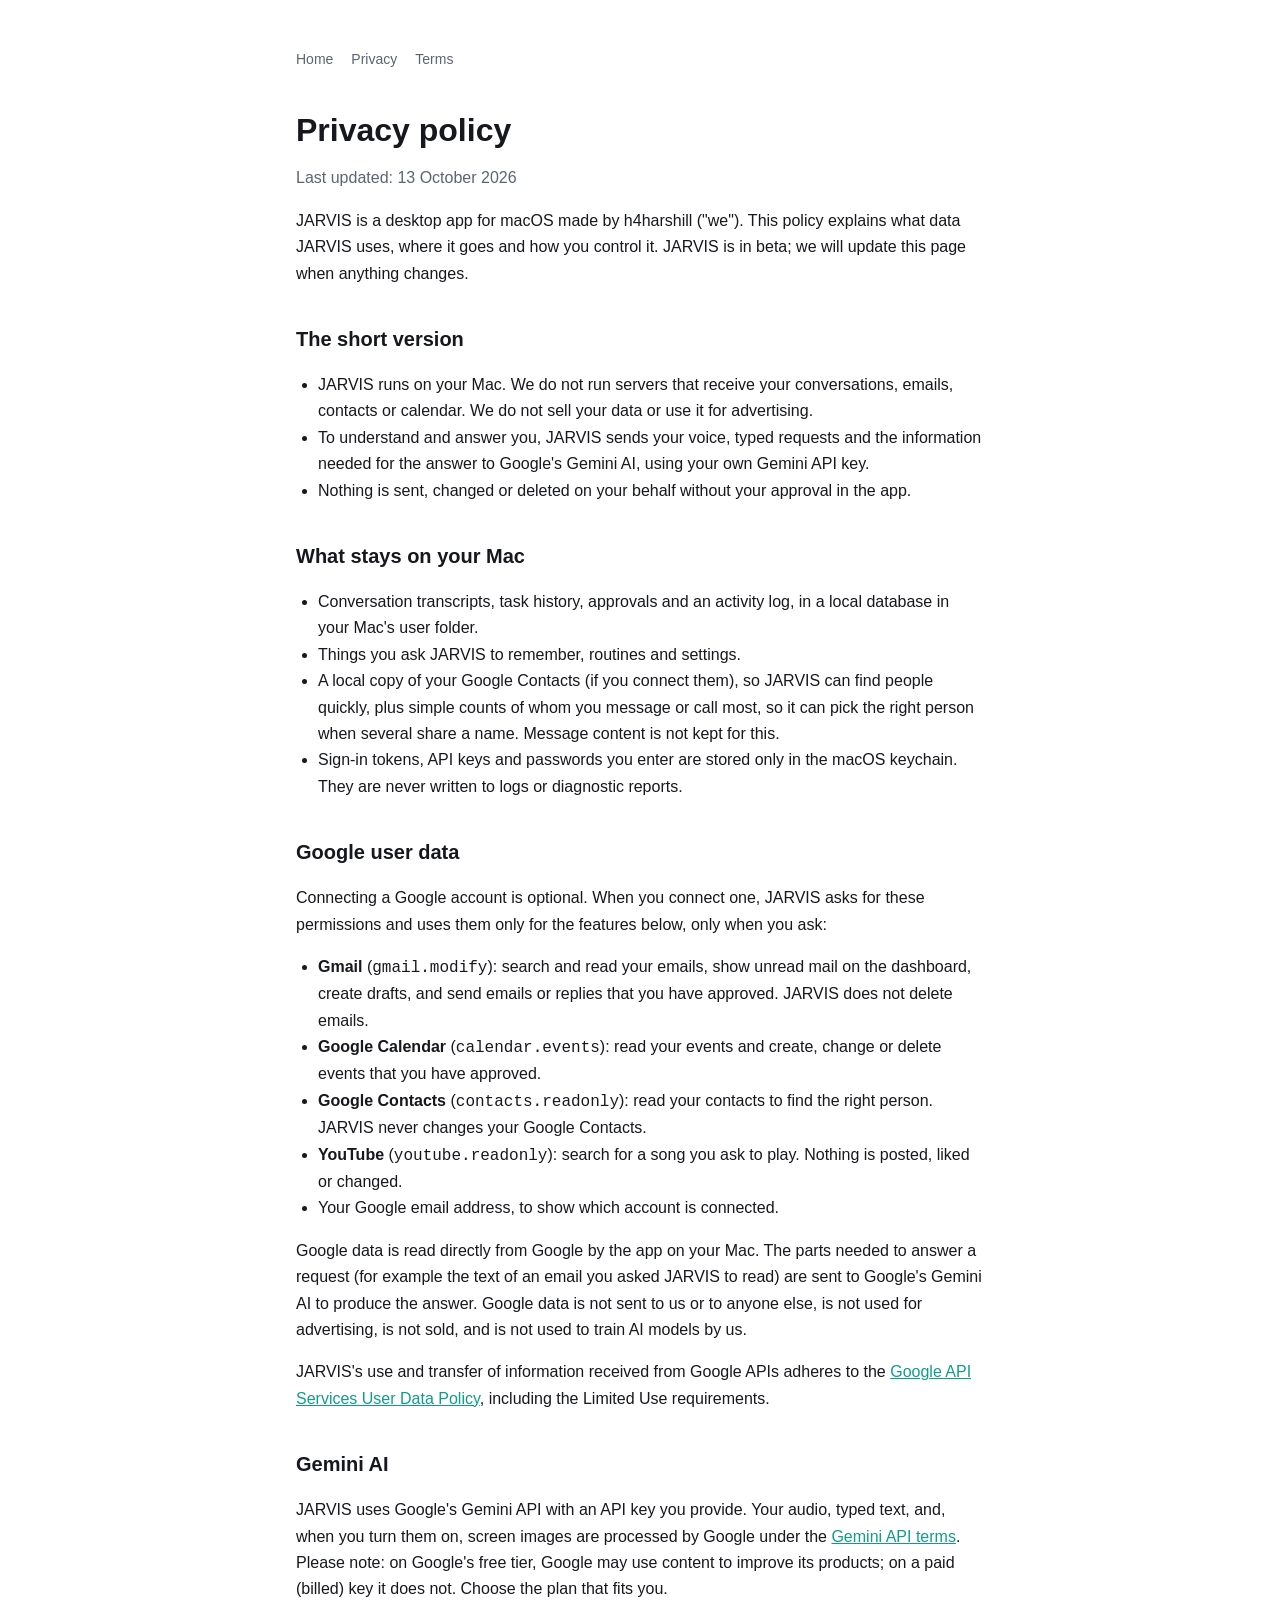
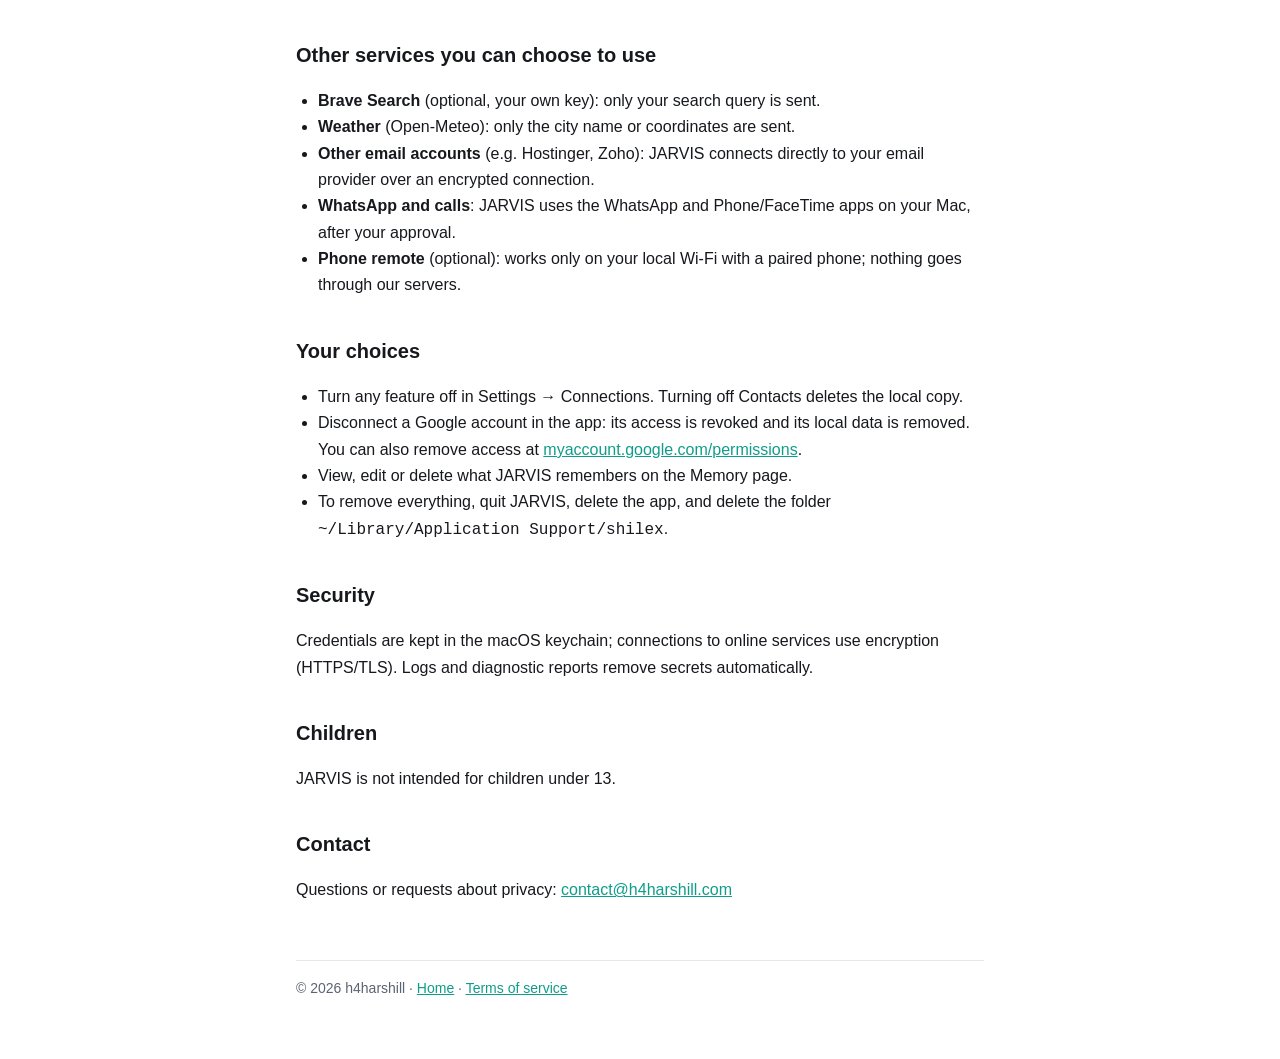
==== privacy.html @ 504633dd "Add files via upload" ====
<!doctype html>
<html lang="en">
<head>
  <meta charset="utf-8">
  <meta name="viewport" content="width=device-width, initial-scale=1">
  <title>JARVIS — Privacy policy</title>
  <link rel="stylesheet" href="style.css">
</head>
<body>
<main>
  <nav><a href="./">Home</a><a href="privacy.html">Privacy</a><a href="terms.html">Terms</a></nav>

  <h1>Privacy policy</h1>
  <p class="muted">Last updated: 13 October 2026</p>

  <p>JARVIS is a desktop app for macOS made by h4harshill ("we"). This policy explains what
  data JARVIS uses, where it goes and how you control it. JARVIS is in beta; we will update
  this page when anything changes.</p>

  <h2>The short version</h2>
  <ul>
    <li>JARVIS runs on your Mac. We do not run servers that receive your conversations, emails,
      contacts or calendar. We do not sell your data or use it for advertising.</li>
    <li>To understand and answer you, JARVIS sends your voice, typed requests and the
      information needed for the answer to Google's Gemini AI, using your own Gemini API
      key.</li>
    <li>Nothing is sent, changed or deleted on your behalf without your approval in the
      app.</li>
  </ul>

  <h2>What stays on your Mac</h2>
  <ul>
    <li>Conversation transcripts, task history, approvals and an activity log, in a local
      database in your Mac's user folder.</li>
    <li>Things you ask JARVIS to remember, routines and settings.</li>
    <li>A local copy of your Google Contacts (if you connect them), so JARVIS can find people
      quickly, plus simple counts of whom you message or call most, so it can pick the right
      person when several share a name. Message content is not kept for this.</li>
    <li>Sign-in tokens, API keys and passwords you enter are stored only in the macOS
      keychain. They are never written to logs or diagnostic reports.</li>
  </ul>

  <h2>Google user data</h2>
  <p>Connecting a Google account is optional. When you connect one, JARVIS asks for these
  permissions and uses them only for the features below, only when you ask:</p>
  <ul>
    <li><strong>Gmail</strong> (<code>gmail.modify</code>): search and read your emails, show
      unread mail on the dashboard, create drafts, and send emails or replies that you have
      approved. JARVIS does not delete emails.</li>
    <li><strong>Google Calendar</strong> (<code>calendar.events</code>): read your events and
      create, change or delete events that you have approved.</li>
    <li><strong>Google Contacts</strong> (<code>contacts.readonly</code>): read your contacts to
      find the right person. JARVIS never changes your Google Contacts.</li>
    <li><strong>YouTube</strong> (<code>youtube.readonly</code>): search for a song you ask to
      play. Nothing is posted, liked or changed.</li>
    <li>Your Google email address, to show which account is connected.</li>
  </ul>
  <p>Google data is read directly from Google by the app on your Mac. The parts needed to
  answer a request (for example the text of an email you asked JARVIS to read) are sent to
  Google's Gemini AI to produce the answer. Google data is not sent to us or to anyone else,
  is not used for advertising, is not sold, and is not used to train AI models by us.</p>
  <p>JARVIS's use and transfer of information received from Google APIs adheres to the
  <a href="https://developers.google.com/terms/api-services-user-data-policy">Google API
  Services User Data Policy</a>, including the Limited Use requirements.</p>

  <h2>Gemini AI</h2>
  <p>JARVIS uses Google's Gemini API with an API key you provide. Your audio, typed text,
  and, when you turn them on, screen images are processed by Google under the
  <a href="https://ai.google.dev/gemini-api/terms">Gemini API terms</a>. Please note: on
  Google's free tier, Google may use content to improve its products; on a paid (billed) key
  it does not. Choose the plan that fits you.</p>

  <h2>Other services you can choose to use</h2>
  <ul>
    <li><strong>Brave Search</strong> (optional, your own key): only your search query is
      sent.</li>
    <li><strong>Weather</strong> (Open-Meteo): only the city name or coordinates are
      sent.</li>
    <li><strong>Other email accounts</strong> (e.g. Hostinger, Zoho): JARVIS connects directly
      to your email provider over an encrypted connection.</li>
    <li><strong>WhatsApp and calls</strong>: JARVIS uses the WhatsApp and Phone/FaceTime apps on
      your Mac, after your approval.</li>
    <li><strong>Phone remote</strong> (optional): works only on your local Wi-Fi with a paired
      phone; nothing goes through our servers.</li>
  </ul>

  <h2>Your choices</h2>
  <ul>
    <li>Turn any feature off in Settings → Connections. Turning off Contacts deletes the local
      copy.</li>
    <li>Disconnect a Google account in the app: its access is revoked and its local data is
      removed. You can also remove access at
      <a href="https://myaccount.google.com/permissions">myaccount.google.com/permissions</a>.</li>
    <li>View, edit or delete what JARVIS remembers on the Memory page.</li>
    <li>To remove everything, quit JARVIS, delete the app, and delete the folder
      <code>~/Library/Application Support/shilex</code>.</li>
  </ul>

  <h2>Security</h2>
  <p>Credentials are kept in the macOS keychain; connections to online services use
  encryption (HTTPS/TLS). Logs and diagnostic reports remove secrets automatically.</p>

  <h2>Children</h2>
  <p>JARVIS is not intended for children under 13.</p>

  <h2>Contact</h2>
  <p>Questions or requests about privacy: <a href="mailto:contact@h4harshill.com">contact@h4harshill.com</a></p>

  <footer>© 2026 h4harshill · <a href="./">Home</a> · <a href="terms.html">Terms of service</a></footer>
</main>
</body>
</html>
---- style.css ----
:root {
  --bg: #ffffff;
  --text: #16181d;
  --muted: #5b6472;
  --line: #e6e8ec;
  --accent: #0f9d8a;
}
@media (prefers-color-scheme: dark) {
  :root {
    --bg: #0b0e13;
    --text: #e9eef6;
    --muted: #9aa7ba;
    --line: #1f2530;
    --accent: #5eead4;
  }
}
* { box-sizing: border-box; }
body {
  margin: 0;
  background: var(--bg);
  color: var(--text);
  font: 16px/1.65 -apple-system, BlinkMacSystemFont, "Segoe UI", Roboto, sans-serif;
}
main { max-width: 720px; margin: 0 auto; padding: 48px 16px 64px; }
nav { display: flex; gap: 18px; font-size: 14px; margin-bottom: 40px; }
nav a { color: var(--muted); text-decoration: none; }
nav a:hover, a { color: var(--accent); }
h1 { font-size: 32px; line-height: 1.2; margin: 0 0 8px; }
h2 { font-size: 20px; margin: 36px 0 8px; }
p, li { color: var(--text); }
.muted { color: var(--muted); }
ul { padding-left: 22px; }
footer { margin-top: 56px; padding-top: 16px; border-top: 1px solid var(--line); font-size: 14px; color: var(--muted); }
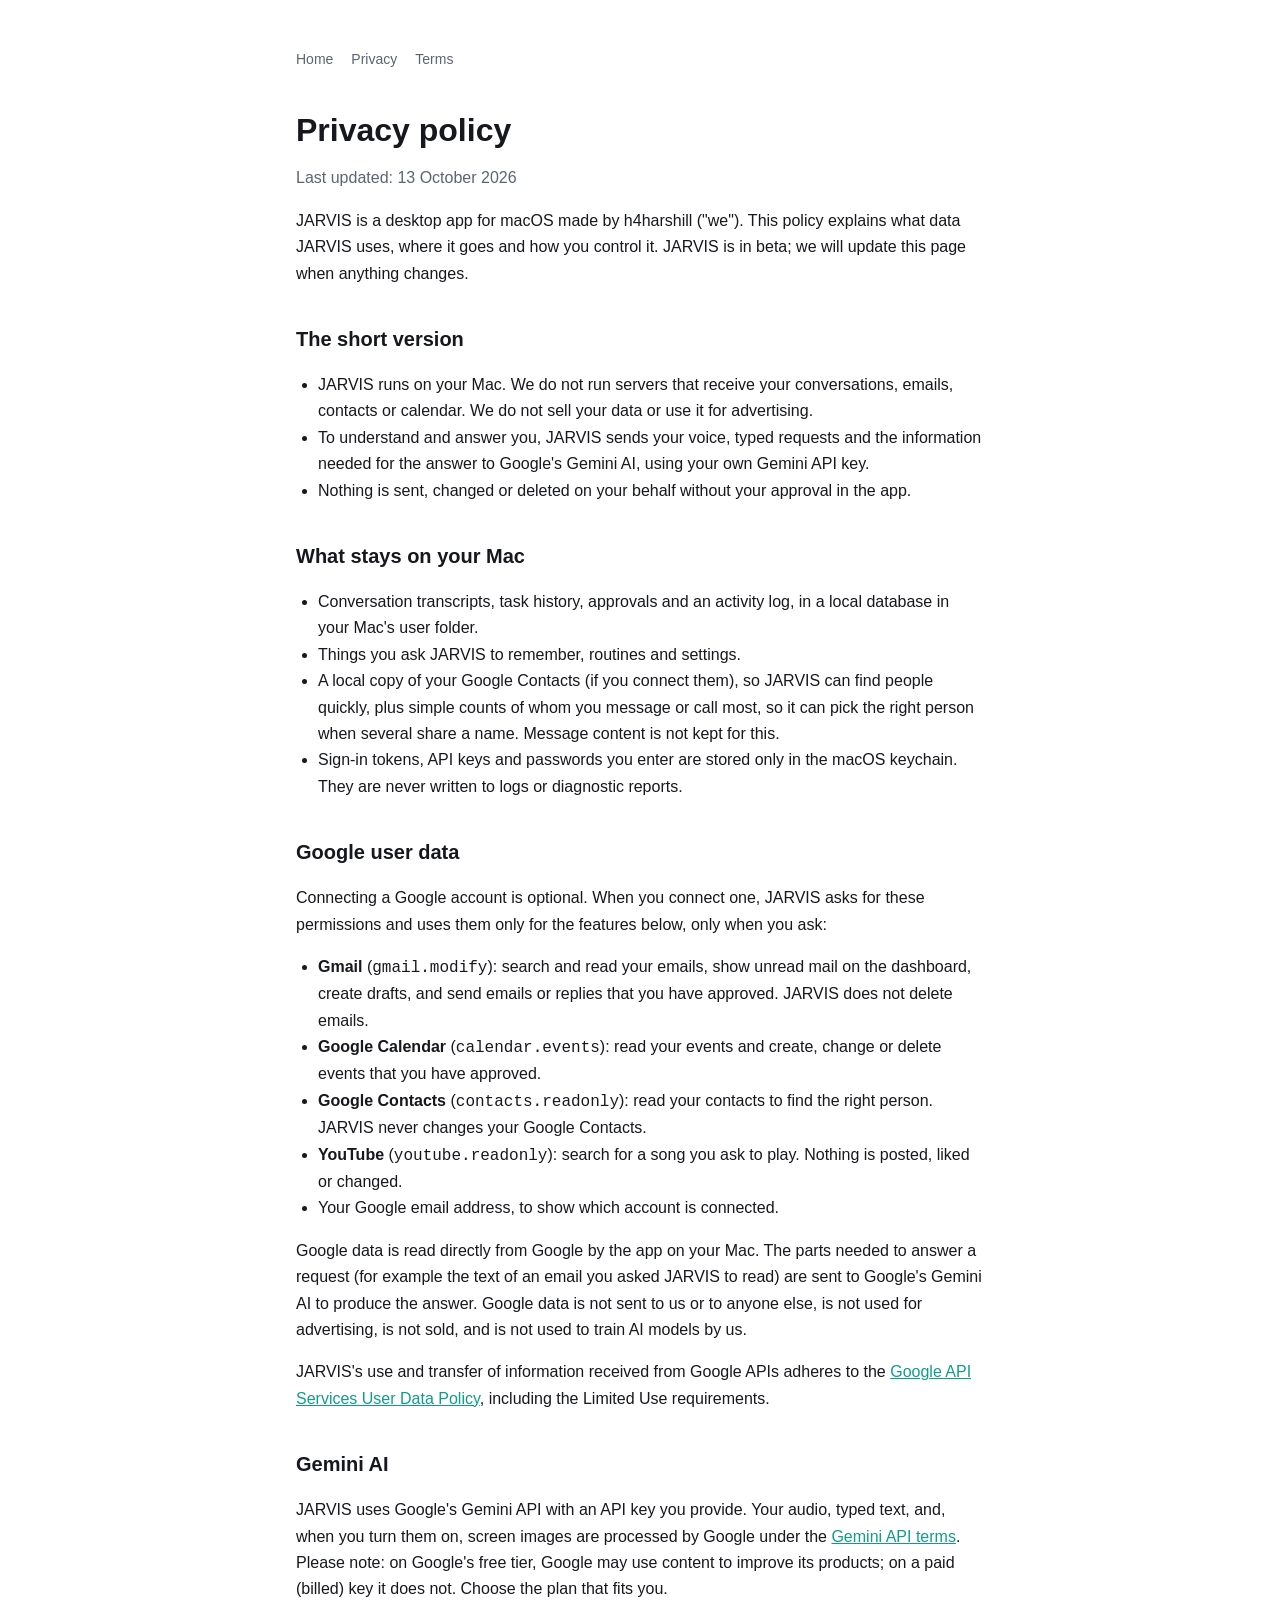
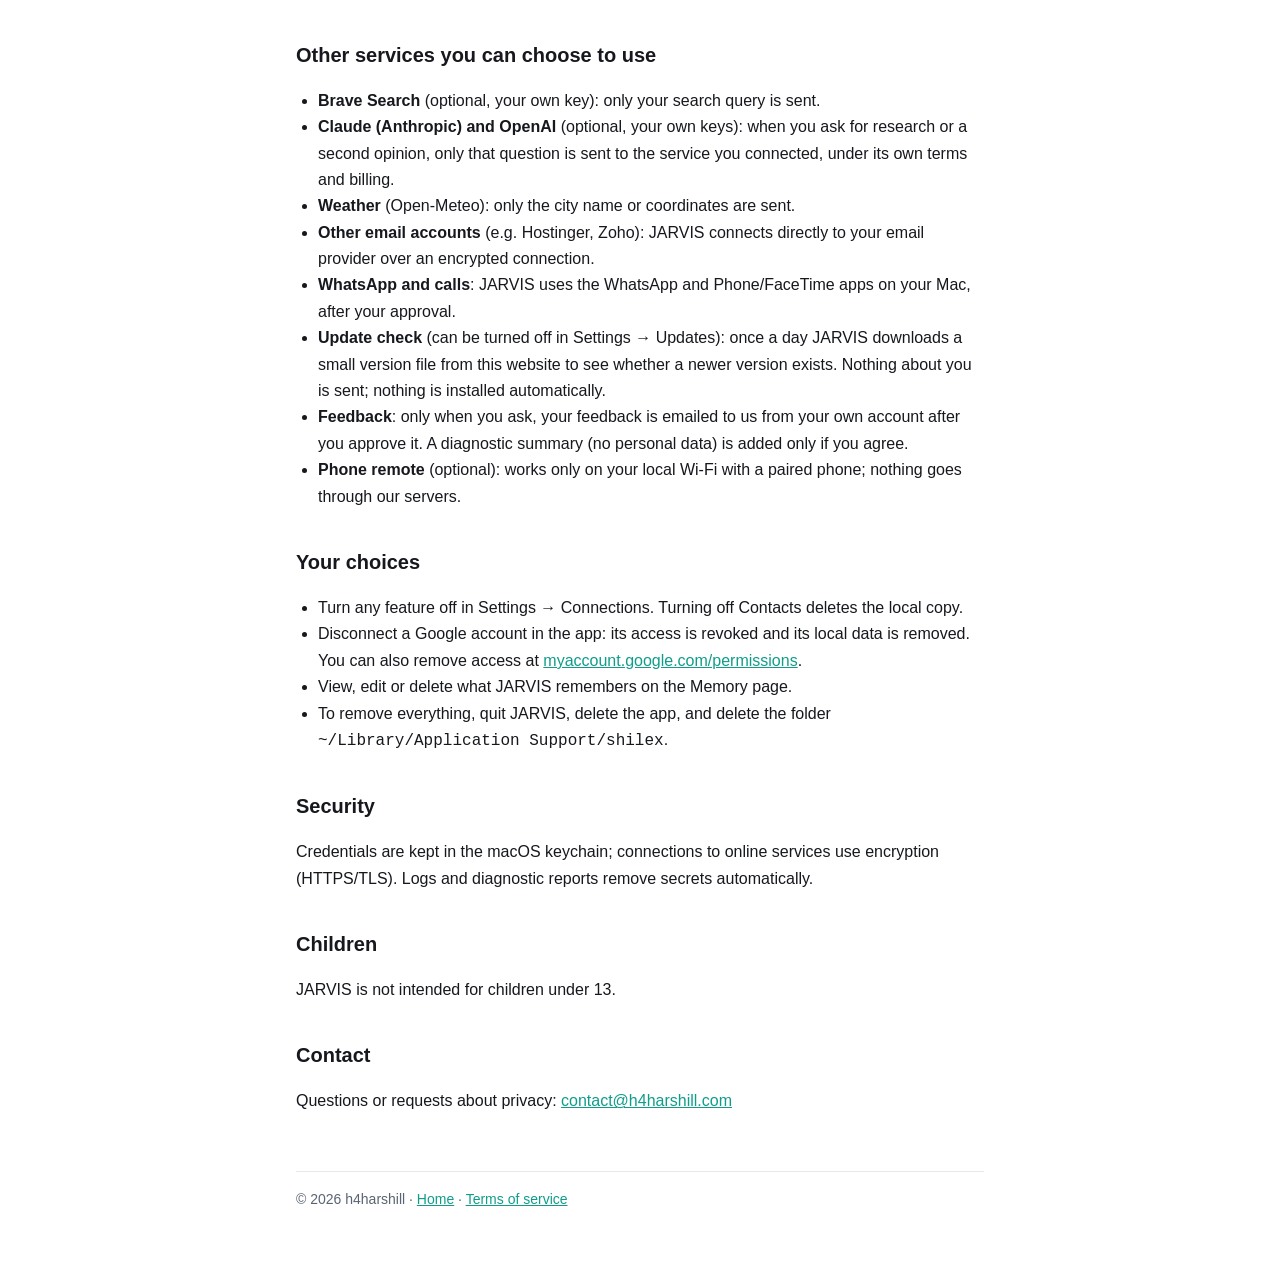
==== commit 29cc1395: "Add files via upload" ====
--- a/privacy.html
+++ b/privacy.html
@@ -74,12 +74,21 @@
   <ul>
     <li><strong>Brave Search</strong> (optional, your own key): only your search query is
       sent.</li>
+    <li><strong>Claude (Anthropic) and OpenAI</strong> (optional, your own keys): when you ask
+      for research or a second opinion, only that question is sent to the service you
+      connected, under its own terms and billing.</li>
     <li><strong>Weather</strong> (Open-Meteo): only the city name or coordinates are
       sent.</li>
     <li><strong>Other email accounts</strong> (e.g. Hostinger, Zoho): JARVIS connects directly
       to your email provider over an encrypted connection.</li>
     <li><strong>WhatsApp and calls</strong>: JARVIS uses the WhatsApp and Phone/FaceTime apps on
       your Mac, after your approval.</li>
+    <li><strong>Update check</strong> (can be turned off in Settings → Updates): once a day
+      JARVIS downloads a small version file from this website to see whether a newer version
+      exists. Nothing about you is sent; nothing is installed automatically.</li>
+    <li><strong>Feedback</strong>: only when you ask, your feedback is emailed to us from your
+      own account after you approve it. A diagnostic summary (no personal data) is added only
+      if you agree.</li>
     <li><strong>Phone remote</strong> (optional): works only on your local Wi-Fi with a paired
       phone; nothing goes through our servers.</li>
   </ul>
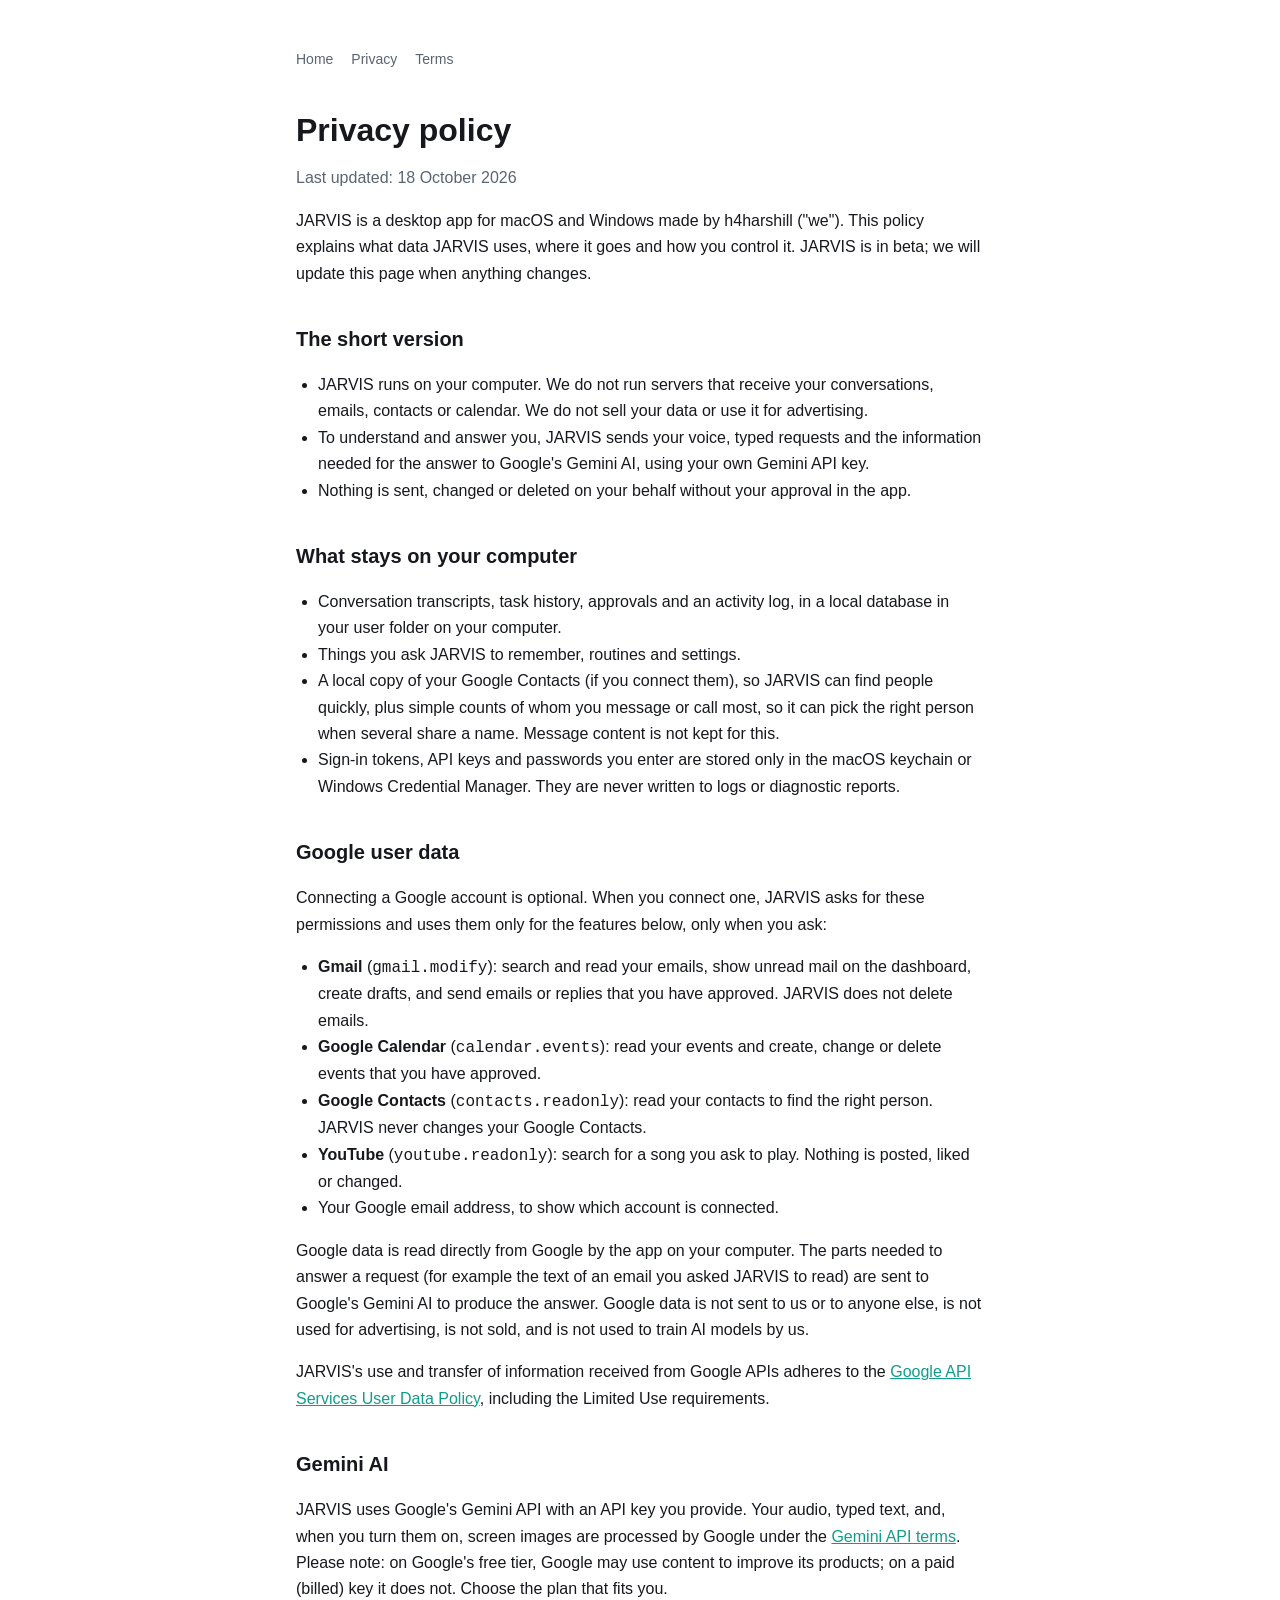
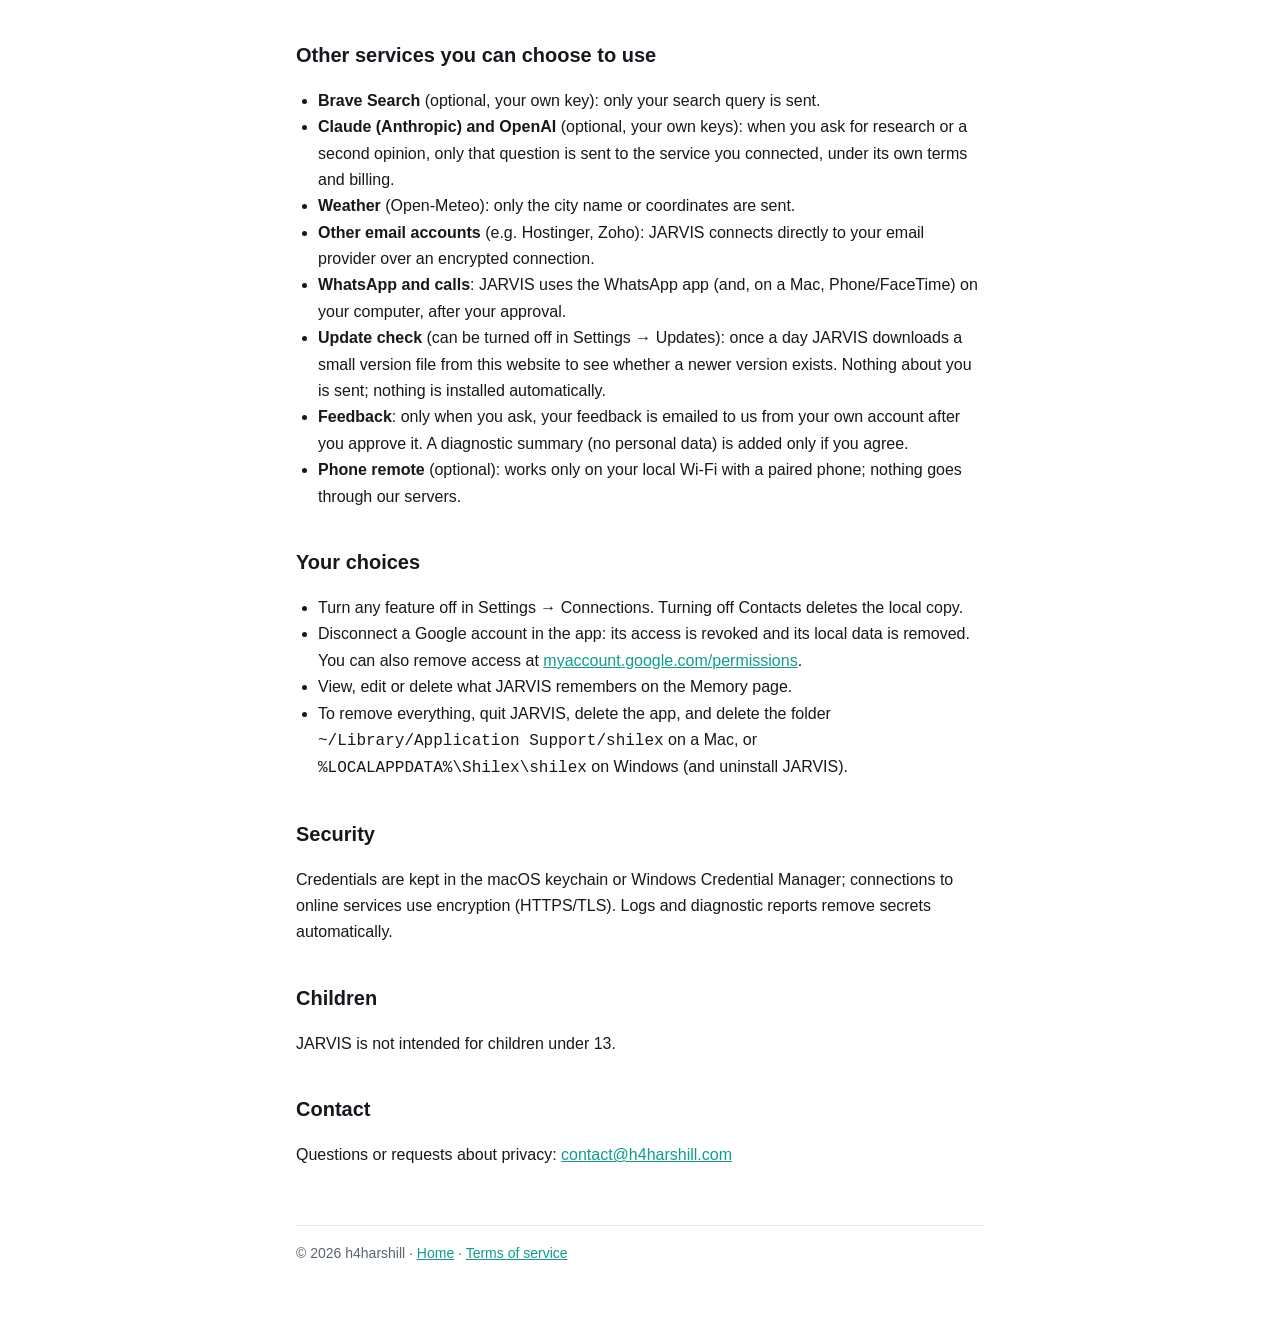
==== commit 25e48e31: "Download for Windows, Windows guide; privacy and terms cover Windows" ====
--- a/privacy.html
+++ b/privacy.html
@@ -11,15 +11,15 @@
   <nav><a href="./">Home</a><a href="privacy.html">Privacy</a><a href="terms.html">Terms</a></nav>
 
   <h1>Privacy policy</h1>
-  <p class="muted">Last updated: 13 October 2026</p>
+  <p class="muted">Last updated: 18 October 2026</p>
 
-  <p>JARVIS is a desktop app for macOS made by h4harshill ("we"). This policy explains what
+  <p>JARVIS is a desktop app for macOS and Windows made by h4harshill ("we"). This policy explains what
   data JARVIS uses, where it goes and how you control it. JARVIS is in beta; we will update
   this page when anything changes.</p>
 
   <h2>The short version</h2>
   <ul>
-    <li>JARVIS runs on your Mac. We do not run servers that receive your conversations, emails,
+    <li>JARVIS runs on your computer. We do not run servers that receive your conversations, emails,
       contacts or calendar. We do not sell your data or use it for advertising.</li>
     <li>To understand and answer you, JARVIS sends your voice, typed requests and the
       information needed for the answer to Google's Gemini AI, using your own Gemini API
@@ -28,16 +28,16 @@
       app.</li>
   </ul>
 
-  <h2>What stays on your Mac</h2>
+  <h2>What stays on your computer</h2>
   <ul>
     <li>Conversation transcripts, task history, approvals and an activity log, in a local
-      database in your Mac's user folder.</li>
+      database in your user folder on your computer.</li>
     <li>Things you ask JARVIS to remember, routines and settings.</li>
     <li>A local copy of your Google Contacts (if you connect them), so JARVIS can find people
       quickly, plus simple counts of whom you message or call most, so it can pick the right
       person when several share a name. Message content is not kept for this.</li>
     <li>Sign-in tokens, API keys and passwords you enter are stored only in the macOS
-      keychain. They are never written to logs or diagnostic reports.</li>
+      keychain or Windows Credential Manager. They are never written to logs or diagnostic reports.</li>
   </ul>
 
   <h2>Google user data</h2>
@@ -55,7 +55,7 @@
       play. Nothing is posted, liked or changed.</li>
     <li>Your Google email address, to show which account is connected.</li>
   </ul>
-  <p>Google data is read directly from Google by the app on your Mac. The parts needed to
+  <p>Google data is read directly from Google by the app on your computer. The parts needed to
   answer a request (for example the text of an email you asked JARVIS to read) are sent to
   Google's Gemini AI to produce the answer. Google data is not sent to us or to anyone else,
   is not used for advertising, is not sold, and is not used to train AI models by us.</p>
@@ -81,8 +81,8 @@
       sent.</li>
     <li><strong>Other email accounts</strong> (e.g. Hostinger, Zoho): JARVIS connects directly
       to your email provider over an encrypted connection.</li>
-    <li><strong>WhatsApp and calls</strong>: JARVIS uses the WhatsApp and Phone/FaceTime apps on
-      your Mac, after your approval.</li>
+    <li><strong>WhatsApp and calls</strong>: JARVIS uses the WhatsApp app (and, on a Mac,
+      Phone/FaceTime) on your computer, after your approval.</li>
     <li><strong>Update check</strong> (can be turned off in Settings → Updates): once a day
       JARVIS downloads a small version file from this website to see whether a newer version
       exists. Nothing about you is sent; nothing is installed automatically.</li>
@@ -102,11 +102,12 @@
       <a href="https://myaccount.google.com/permissions">myaccount.google.com/permissions</a>.</li>
     <li>View, edit or delete what JARVIS remembers on the Memory page.</li>
     <li>To remove everything, quit JARVIS, delete the app, and delete the folder
-      <code>~/Library/Application Support/shilex</code>.</li>
+      <code>~/Library/Application Support/shilex</code> on a Mac, or
+      <code>%LOCALAPPDATA%\Shilex\shilex</code> on Windows (and uninstall JARVIS).</li>
   </ul>
 
   <h2>Security</h2>
-  <p>Credentials are kept in the macOS keychain; connections to online services use
+  <p>Credentials are kept in the macOS keychain or Windows Credential Manager; connections to online services use
   encryption (HTTPS/TLS). Logs and diagnostic reports remove secrets automatically.</p>
 
   <h2>Children</h2>
--- a/style.css
+++ b/style.css
@@ -31,3 +31,11 @@
 .muted { color: var(--muted); }
 ul { padding-left: 22px; }
 footer { margin-top: 56px; padding-top: 16px; border-top: 1px solid var(--line); font-size: 14px; color: var(--muted); }
+.small { font-size: 14px; }
+.downloads { display: flex; flex-wrap: wrap; gap: 16px; margin: 12px 0; }
+.dl { flex: 1 1 260px; }
+.button { display: inline-block; padding: 12px 22px; border-radius: 10px; background: var(--accent);
+  color: var(--bg) !important; font-weight: 600; text-decoration: none; }
+.button:hover { filter: brightness(1.08); }
+.button.disabled { background: var(--line); color: var(--muted) !important; cursor: default; filter: none; }
+.dl p { margin: 6px 0 0; }
